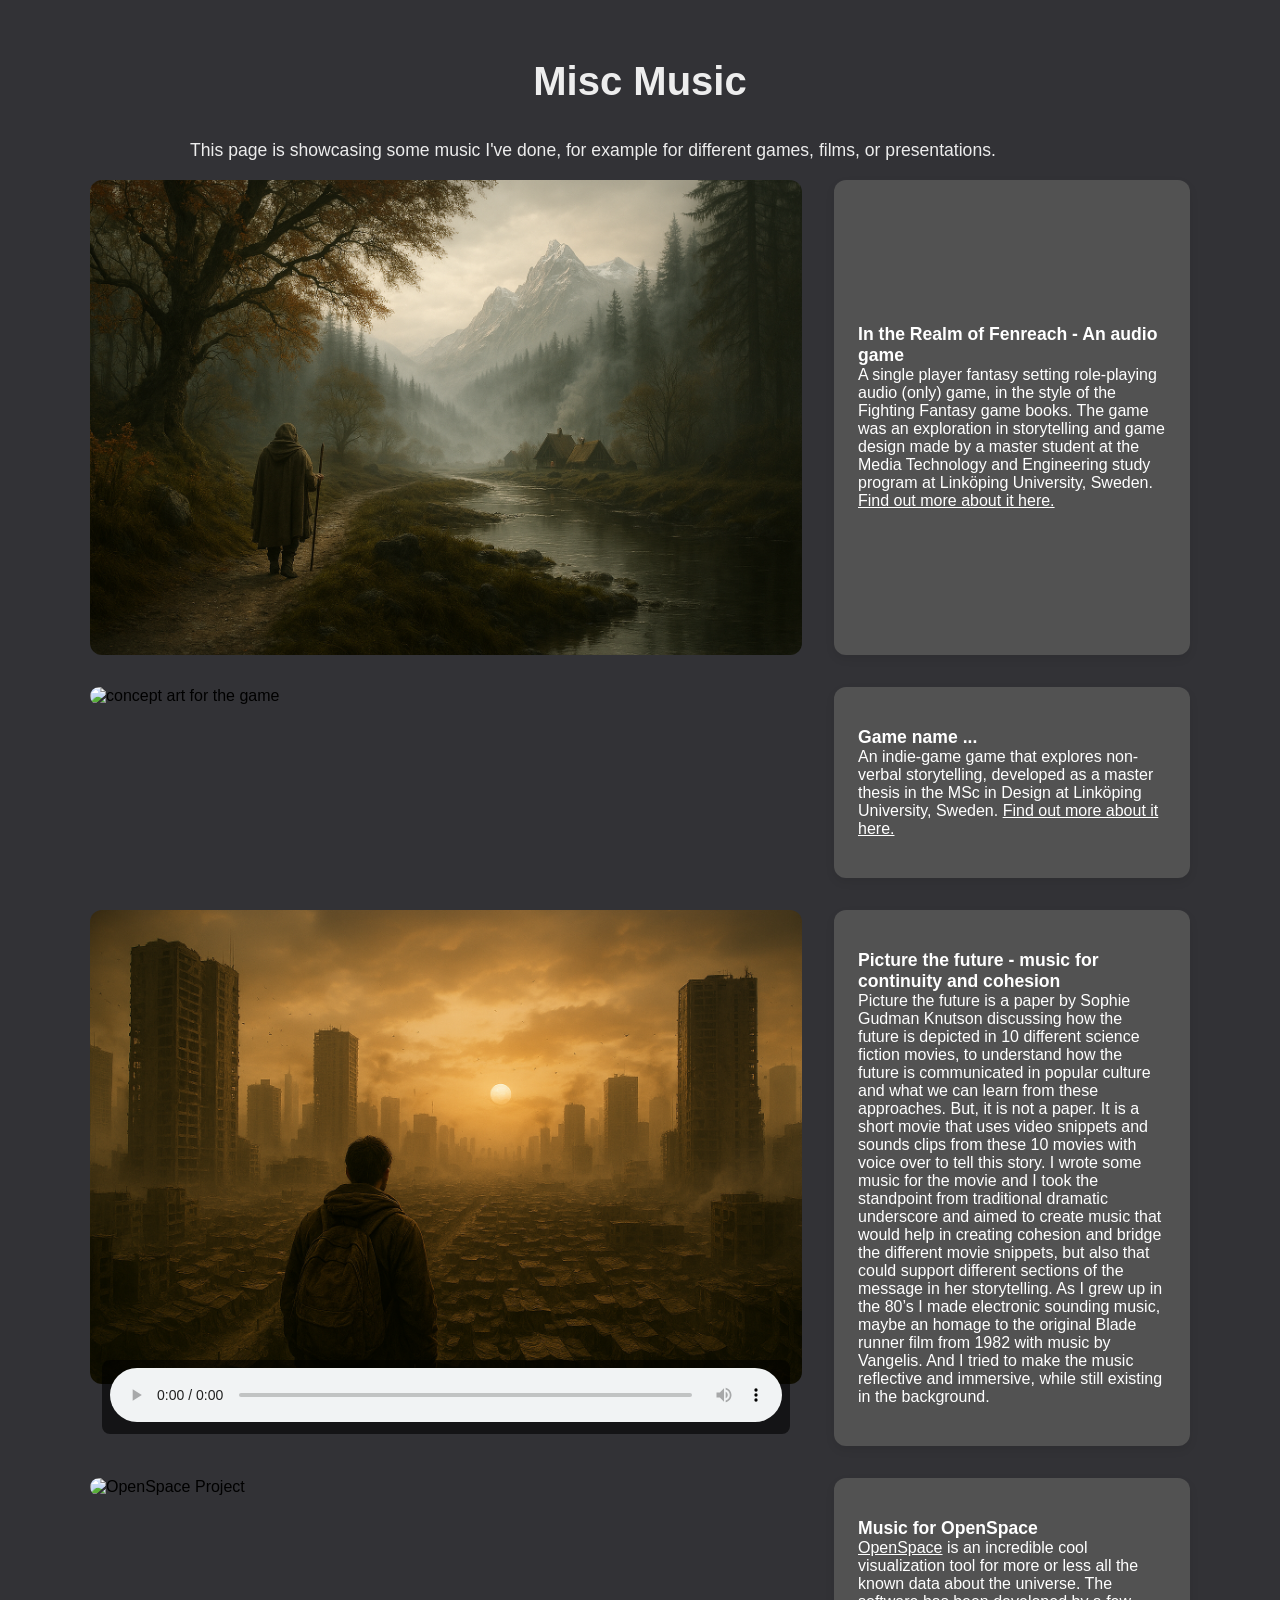
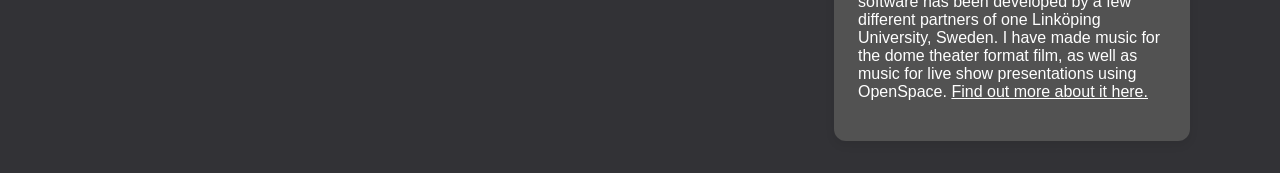
==== index.html @ cb12d19f "updates" ====
<!DOCTYPE html>
<html lang="en">
<head>
  <meta charset="UTF-8" />
  <meta name="viewport" content="width=device-width, initial-scale=1.0" />
  <title>Misc Music</title>
  <link rel="stylesheet" href="style.css">
</head>
<body>
  <h1 class="page-title">Misc Music</h1>

  <p class="page-intro">
    This page is showcasing some music I've done, for example for different games, films, or presentations.
  </p>

  <div class="container">

    <!-- 1 -->
    <div class="row">
      <div class="image-wrapper">
        <img src="In the Realm of Fenreach.png" alt="In the Realm of Fenreach">
      </div>

      <div class="text-content">
        <p>
          <span class="highlight">In the Realm of Fenreach - An audio game</span><br>
          A single player fantasy setting role-playing audio (only) game, in the style of the Fighting Fantasy game books. The game was an exploration in storytelling and game design made by a master student at the Media Technology and Engineering study program at Linköping University, Sweden. <a href="audio_game">Find out more about it here.</a>
        </p>
      </div>
    </div>

    <!-- 2 -->
    <div class="row">
      <div class="image-wrapper">
        <img src="" alt="concept art for the game">
      </div>

      <div class="text-content">
        <p>
          <span class="highlight">Game name ...</span><br>
          An indie-game game that explores non-verbal storytelling, developed as a master thesis in the MSc in Design at Linköping University, Sweden.  <a href="game_1">Find out more about it here.</a>
        </p>
      </div>
    </div>

    <!-- 3 -->
    <div class="row">
      <div class="image-wrapper">
        <img src="konv15.png" alt="A lone person with a backpack stands on an overlook, facing a vast, densely packed city of decaying high‑rise buildings under a hazy, polluted sky, with the sun low on the horizon casting an orange glow over the smog‑filled urban landscape.">
        <div class="audio-player">
          <audio controls>
            <source src="KONV15_music.mp3" type="audio/mpeg">
          </audio>
        </div>
      </div>

      <div class="text-content">
        <p>
          <span class="highlight">Picture the future - music for continuity and cohesion</span><br>
          Picture the future is a paper by Sophie Gudman Knutson discussing how the future is depicted in 10 different science fiction movies, to understand how the future is communicated in popular culture and what we can learn from these approaches. But, it is not a paper. It is a short movie that uses video snippets and sounds clips from these 10 movies with voice over to tell this story. I wrote some music for the movie and I took the standpoint from traditional dramatic underscore and aimed to create music that would help in creating cohesion and bridge the different movie snippets, but also that could support different sections of the message in her storytelling. As I grew up in the 80’s I made electronic sounding music, maybe an homage to the original Blade runner film from 1982 with music by Vangelis. And I tried to make the music reflective and immersive, while still existing in the background.
        </p>
      </div>
    </div>

    <!-- 4 -->
    <div class="row">
      <div class="image-wrapper">
        <img src="" alt="OpenSpace Project">
      </div>

      <div class="text-content">
        <p>
          <span class="highlight">Music for OpenSpace</span><br>
          <a href="https://www.openspaceproject.com/">OpenSpace</a> is an incredible cool visualization tool for more or less all the known data about the universe. The software has been developed by a few different partners of one Linköping University, Sweden. I have made music for the dome theater format film, as well as music for live show presentations using OpenSpace. <a href="https://www.itn.liu.se/~nikro27/openspace_music/">Find out more about it here.</a>
      </div>
    </div>

  </div>

  

  <div id="lightbox" style="display:none;">
    <span id="lightbox-close">&times;</span>
    <img id="lightbox-img" src="" alt="Expanded image">
  </div>

  <script>
    document.addEventListener("DOMContentLoaded", () => {
      const players = document.querySelectorAll("audio");

      players.forEach(player => {
        player.addEventListener("play", () => {
          players.forEach(otherPlayer => {
            if (otherPlayer !== player) {
              otherPlayer.pause();
              otherPlayer.currentTime = 0;
            }
          });
        });
      });
    });
  </script>

  <script>
    document.addEventListener("DOMContentLoaded", () => {
      const lightbox = document.getElementById("lightbox");
      const lightboxImg = document.getElementById("lightbox-img");
      const closeBtn = document.getElementById("lightbox-close");

      document.querySelectorAll(".image-wrapper img").forEach(img => {
        img.style.cursor = "pointer";
        img.addEventListener("click", () => {
          lightboxImg.src = img.src;
          lightbox.style.display = "flex";
        });
      });

      closeBtn.addEventListener("click", () => {
        lightbox.style.display = "none";
      });

      lightbox.addEventListener("click", (e) => {
        if (e.target === lightbox) {
          lightbox.style.display = "none";
        }
      });
    });
  </script>

  </body>
</html>
---- style.css ----
body {
    font-family: Arial, sans-serif;
    margin: 0;
    padding: 2rem;
    background: #323236;
}

a {
  color: white;         /* White text */
  text-decoration: underline; /* Always underlined */
  transition: color 0.3s;    /* Smooth color change on hover */
}

a:hover {
  color: grey;           /* Grey on hover */
}

.container {
    max-width: 1100px;
    margin: auto;
    display: grid;
    gap: 2rem;
}

.row {
    display: grid;
    grid-template-columns: 1fr;
    gap: 0.5rem;
}

@media (min-width: 768px) {
    .row {
    grid-template-columns: 2fr 1fr;
    gap: 2rem;
    }
}

.image-wrapper {
    position: relative;
}

.image-wrapper img {
    width: 100%;
    border-radius: 12px;
    display: block;
}

.audio-player {
    position: absolute;
    bottom: 12px;
    left: 12px;
    right: 12px;
    background: rgba(0, 0, 0, 0.6);
    padding: 8px;
    border-radius: 8px;
}

.audio-player audio {
    width: 100%;
}

.text-content {
    background: #525252;
    color: #fff;
    padding: 1.5rem;
    border-radius: 12px;
    box-shadow: 0 4px 10px rgba(0,0,0,0.08);
    display: flex;
    align-items: center;
}

.highlight {
    font-weight: bold;
    font-size: 1.1em;
    color: #fff;
}

#lightbox {
    position: fixed;
    top: 0;
    left: 0;
    width: 100%;
    height: 100%;
    background: rgba(0,0,0,0.8);
    display: flex;
    justify-content: center;
    align-items: center;
    z-index: 1000;
}

#lightbox img {
    max-width: 90%;
    max-height: 90%;
    border-radius: 12px;
    box-shadow: 0 4px 20px rgba(0,0,0,0.5);
}

#lightbox-close {
    position: absolute;
    top: 20px;
    right: 30px;
    font-size: 2rem;
    color: white;
    cursor: pointer;
    font-weight: bold;
}

.page-title {
    text-align: center;
    font-size: 2.5rem;
    font-weight: bold;
    margin-bottom: 2rem;
    color: #ededed;
}

.page-intro {
    max-width: 900px;
    margin: 0 auto 1rem auto;
    text-align: left;
    font-size: 1.1rem;
    line-height: 1.6;
    color: #ededed;
}
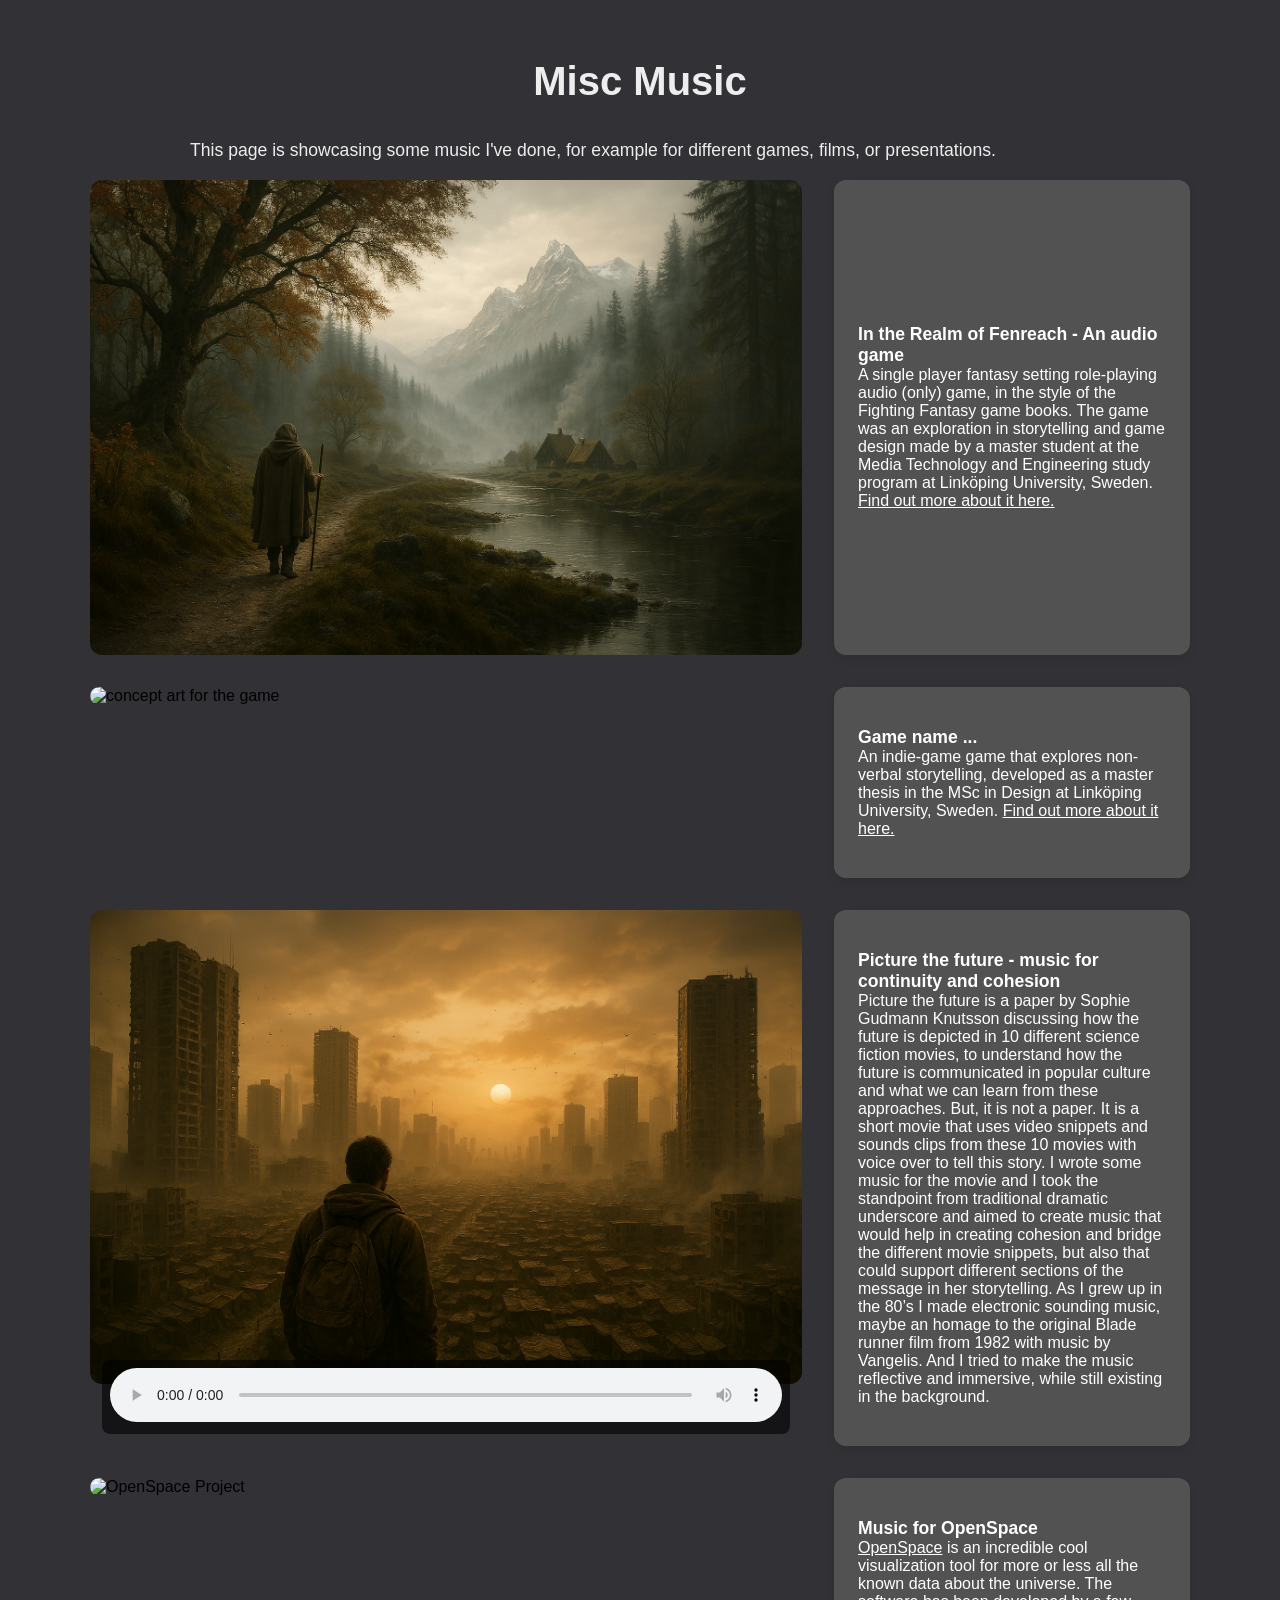
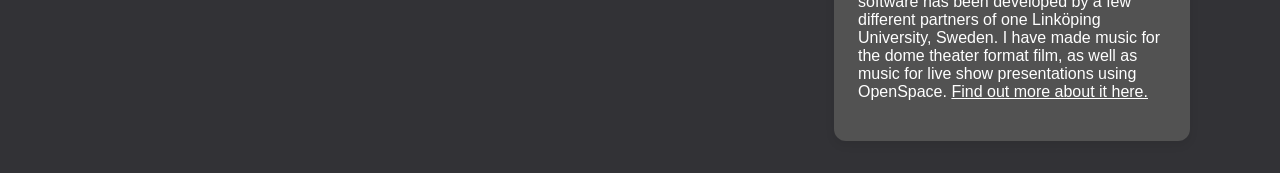
==== commit ef985487: "updates" ====
--- a/index.html
+++ b/index.html
@@ -18,7 +18,7 @@
     <!-- 1 -->
     <div class="row">
       <div class="image-wrapper">
-        <img src="In the Realm of Fenreach.png" alt="In the Realm of Fenreach">
+        <img src="In the Realm of Fenreach.png" alt="A solitary man in a hooded cloak walks along a narrow path beside a calm river, surrounded by dense forest and mist, with distant mountains rising behind a small, quiet settlement, evoking a timeless fantasy landscape.">
       </div>
 
       <div class="text-content">
@@ -57,7 +57,7 @@
       <div class="text-content">
         <p>
           <span class="highlight">Picture the future - music for continuity and cohesion</span><br>
-          Picture the future is a paper by Sophie Gudman Knutson discussing how the future is depicted in 10 different science fiction movies, to understand how the future is communicated in popular culture and what we can learn from these approaches. But, it is not a paper. It is a short movie that uses video snippets and sounds clips from these 10 movies with voice over to tell this story. I wrote some music for the movie and I took the standpoint from traditional dramatic underscore and aimed to create music that would help in creating cohesion and bridge the different movie snippets, but also that could support different sections of the message in her storytelling. As I grew up in the 80’s I made electronic sounding music, maybe an homage to the original Blade runner film from 1982 with music by Vangelis. And I tried to make the music reflective and immersive, while still existing in the background.
+          Picture the future is a paper by Sophie Gudmann Knutsson discussing how the future is depicted in 10 different science fiction movies, to understand how the future is communicated in popular culture and what we can learn from these approaches. But, it is not a paper. It is a short movie that uses video snippets and sounds clips from these 10 movies with voice over to tell this story. I wrote some music for the movie and I took the standpoint from traditional dramatic underscore and aimed to create music that would help in creating cohesion and bridge the different movie snippets, but also that could support different sections of the message in her storytelling. As I grew up in the 80’s I made electronic sounding music, maybe an homage to the original Blade runner film from 1982 with music by Vangelis. And I tried to make the music reflective and immersive, while still existing in the background.
         </p>
       </div>
     </div>
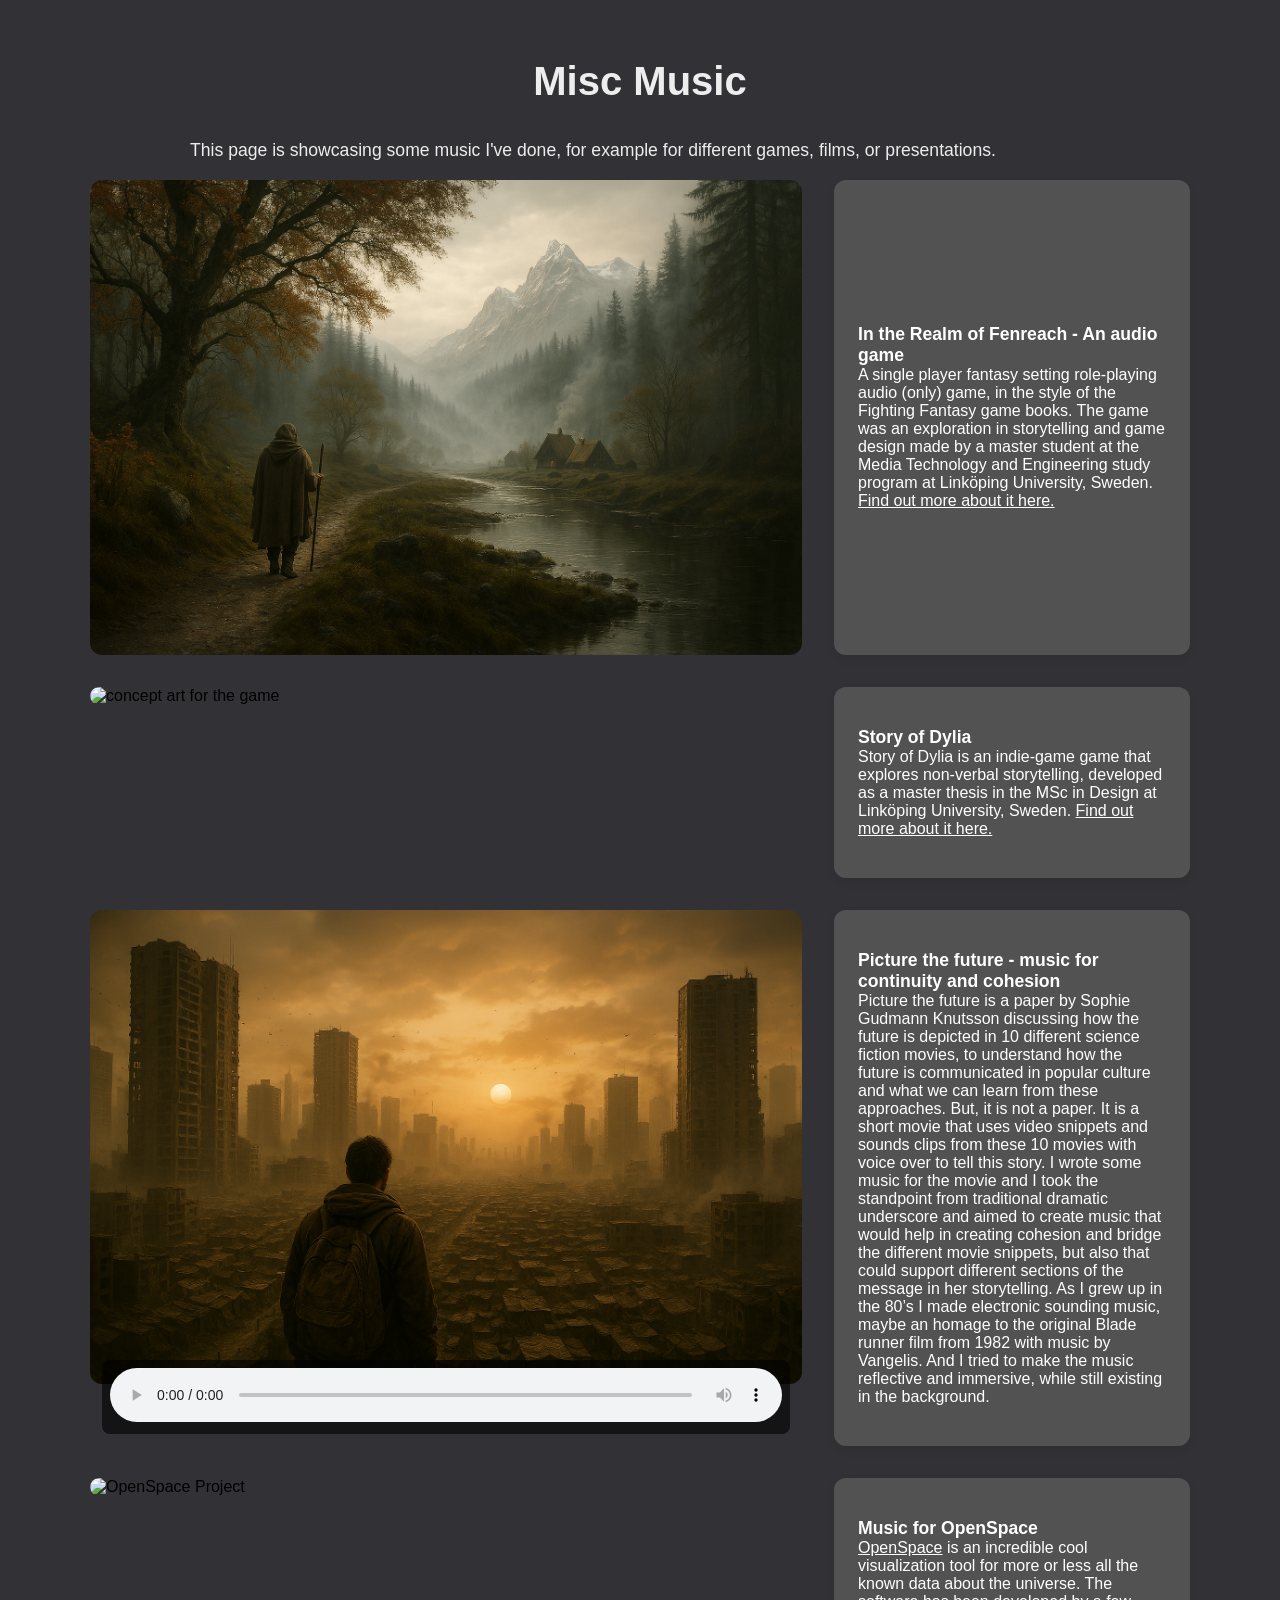
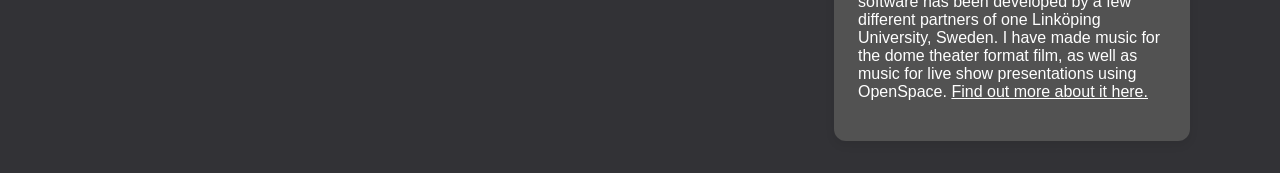
==== commit 53c29111: "Update index.html" ====
--- a/index.html
+++ b/index.html
@@ -37,8 +37,8 @@
 
       <div class="text-content">
         <p>
-          <span class="highlight">Game name ...</span><br>
-          An indie-game game that explores non-verbal storytelling, developed as a master thesis in the MSc in Design at Linköping University, Sweden.  <a href="game_1">Find out more about it here.</a>
+          <span class="highlight">Story of Dylia</span><br>
+          Story of Dylia is an indie-game game that explores non-verbal storytelling, developed as a master thesis in the MSc in Design at Linköping University, Sweden.  <a href="game_1">Find out more about it here.</a>
         </p>
       </div>
     </div>
@@ -128,4 +128,4 @@
   </script>
 
   </body>
-</html>+</html>
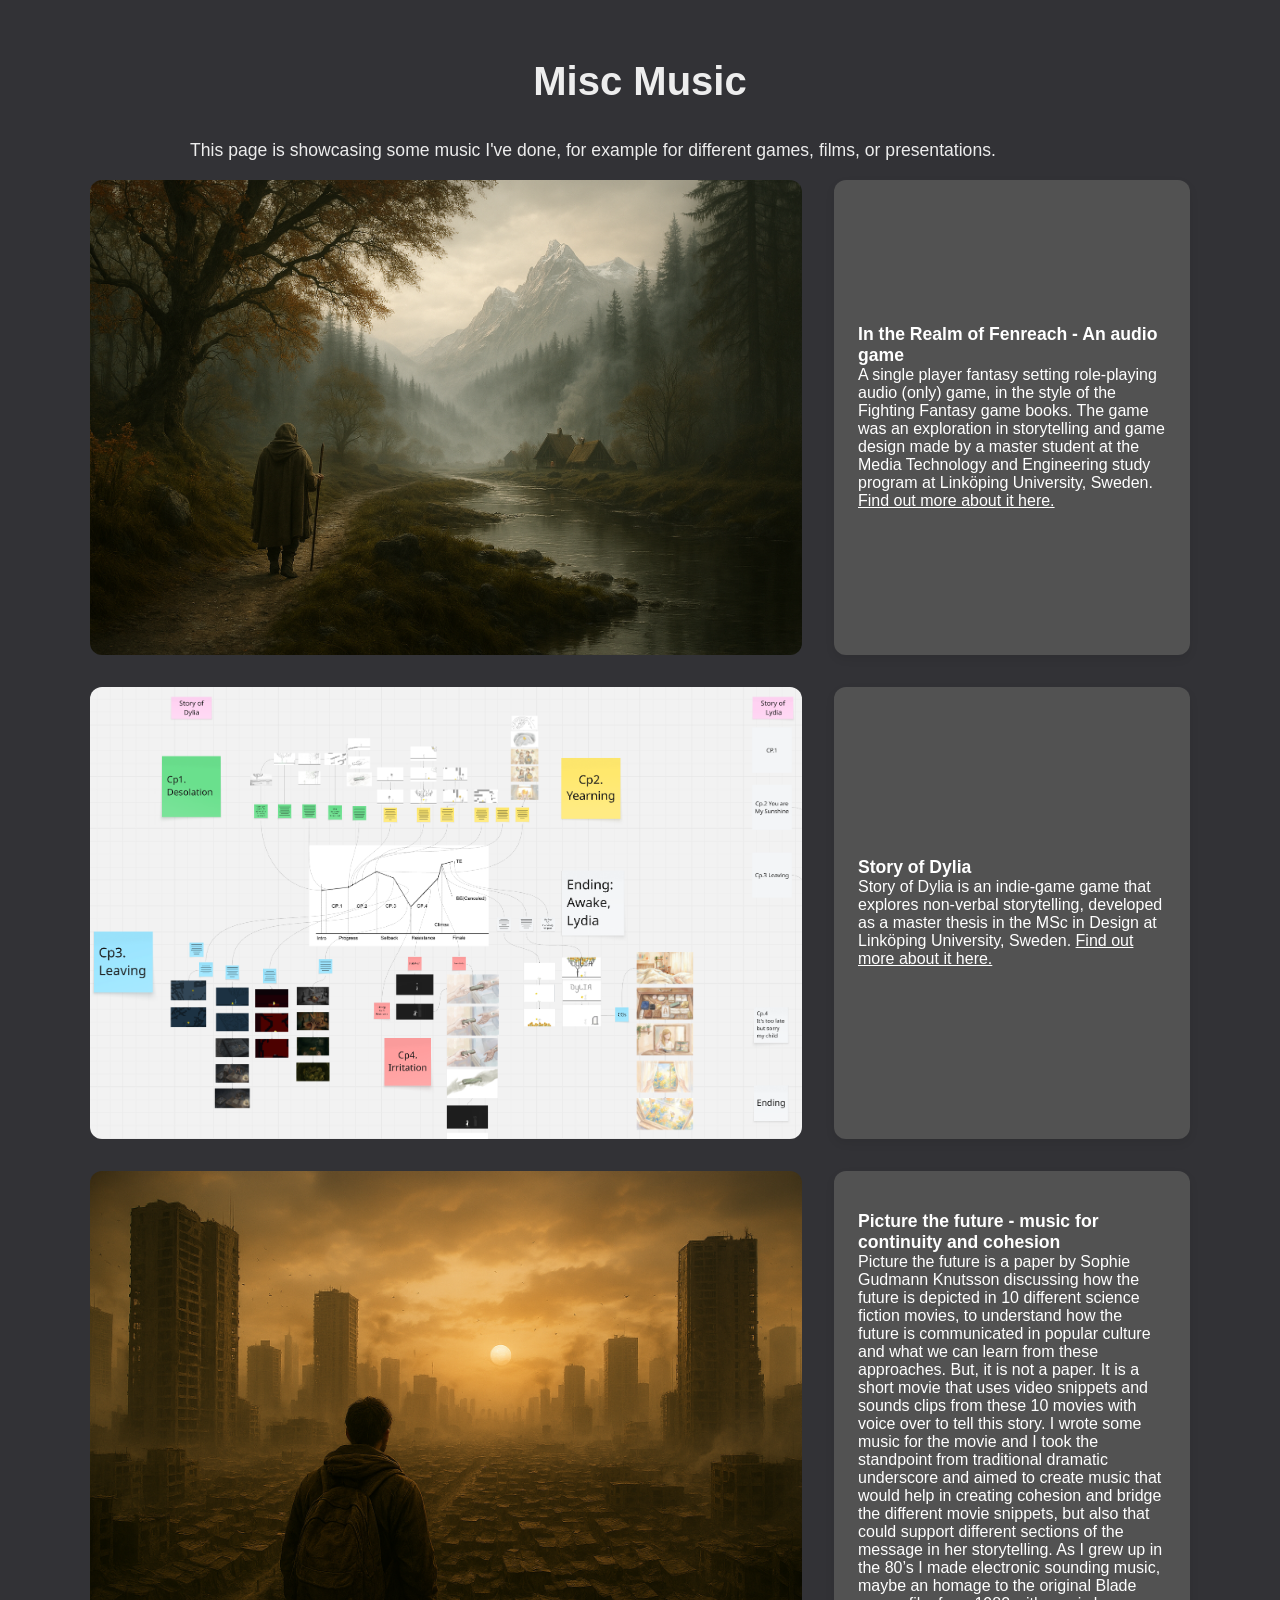
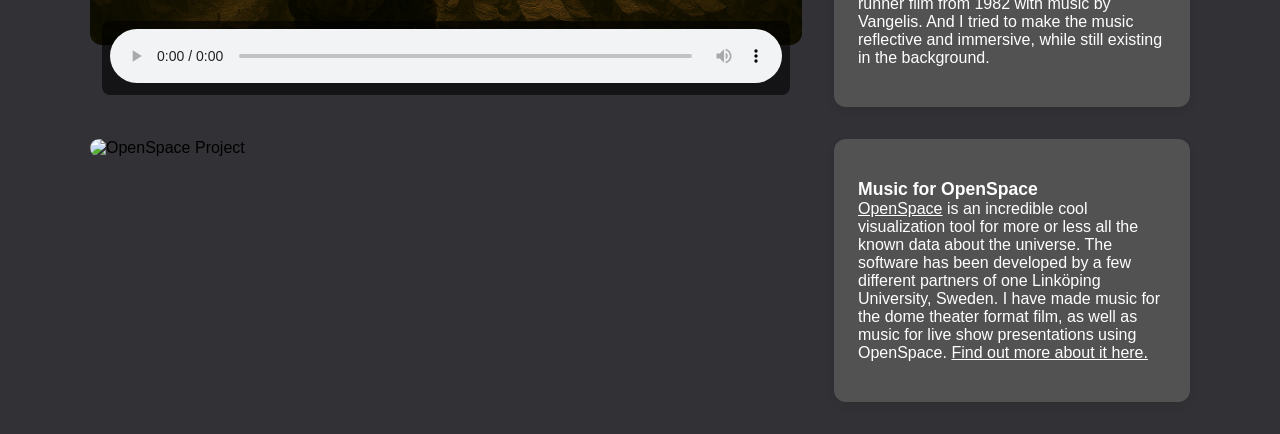
==== commit 2c305992: "Update index.html" ====
--- a/index.html
+++ b/index.html
@@ -32,7 +32,7 @@
     <!-- 2 -->
     <div class="row">
       <div class="image-wrapper">
-        <img src="" alt="concept art for the game">
+        <img src="story_of_dylia.png" alt="Planning of the game">
       </div>
 
       <div class="text-content">
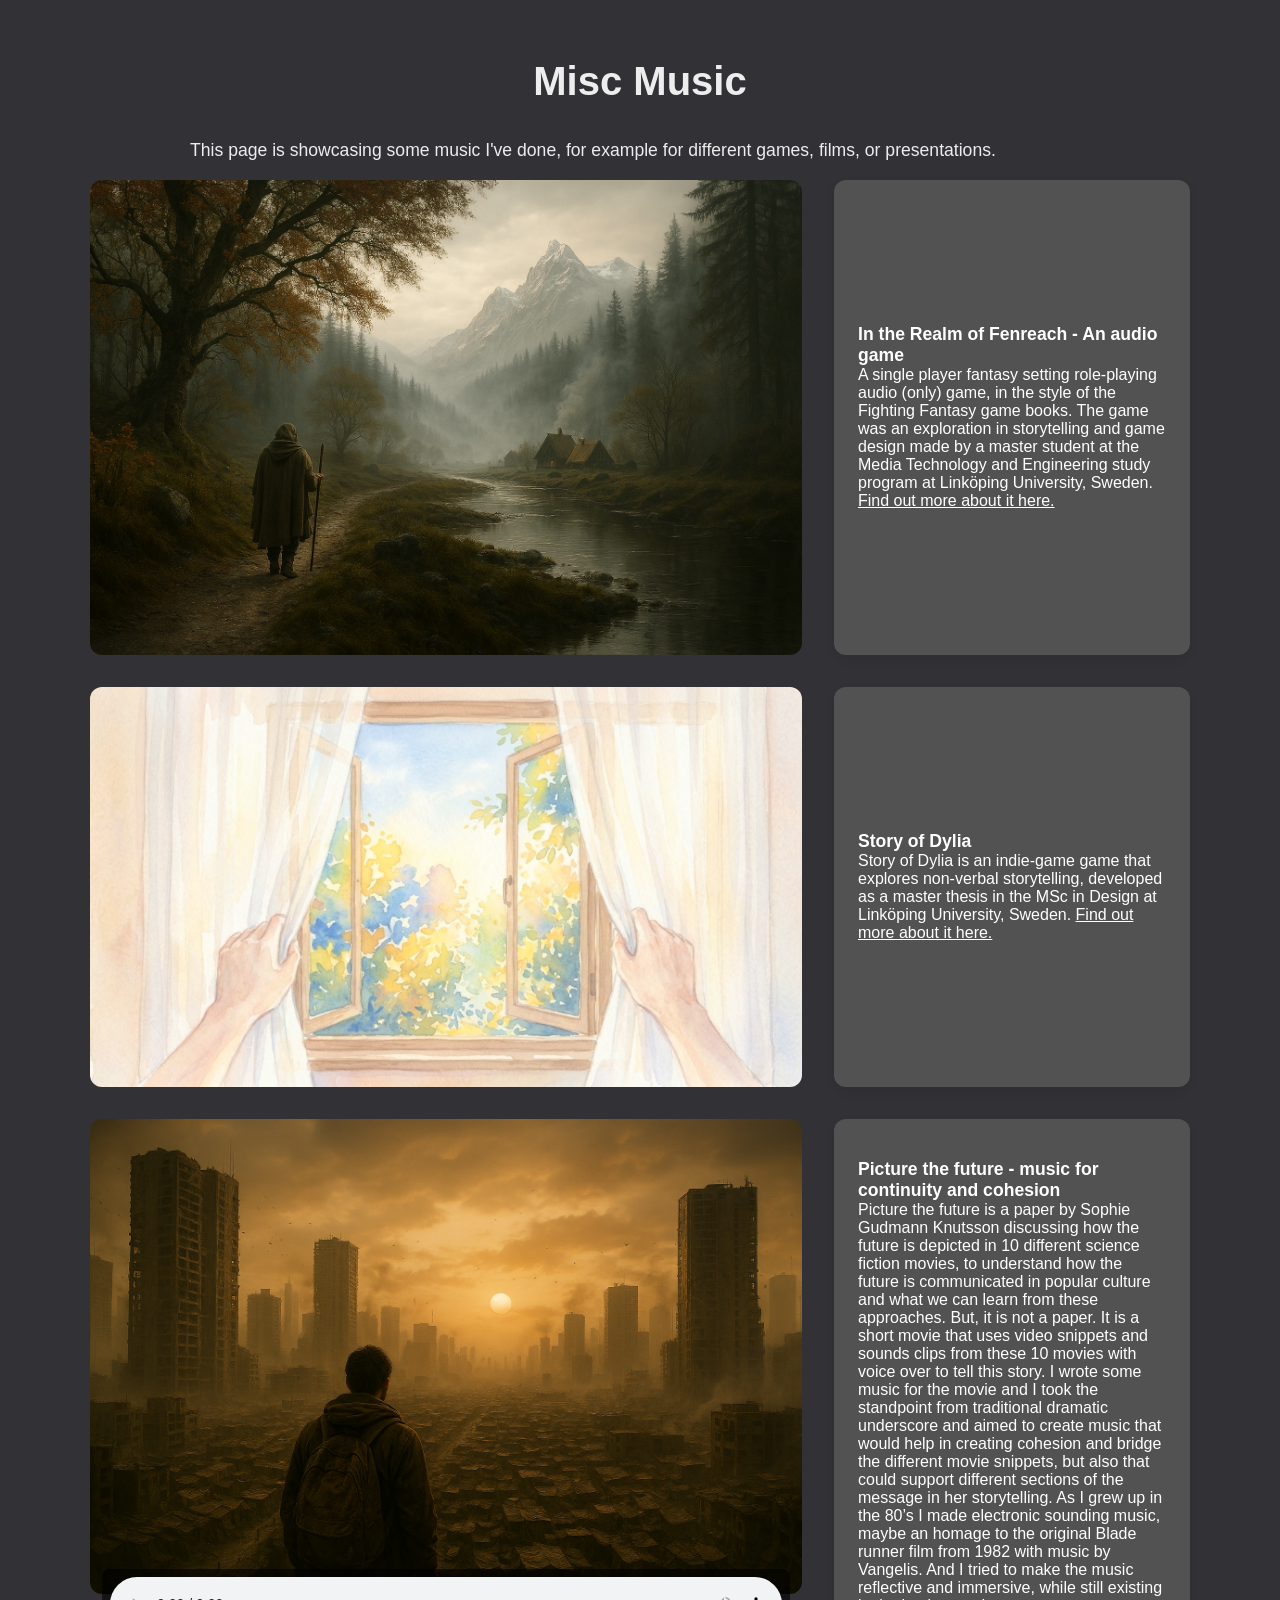
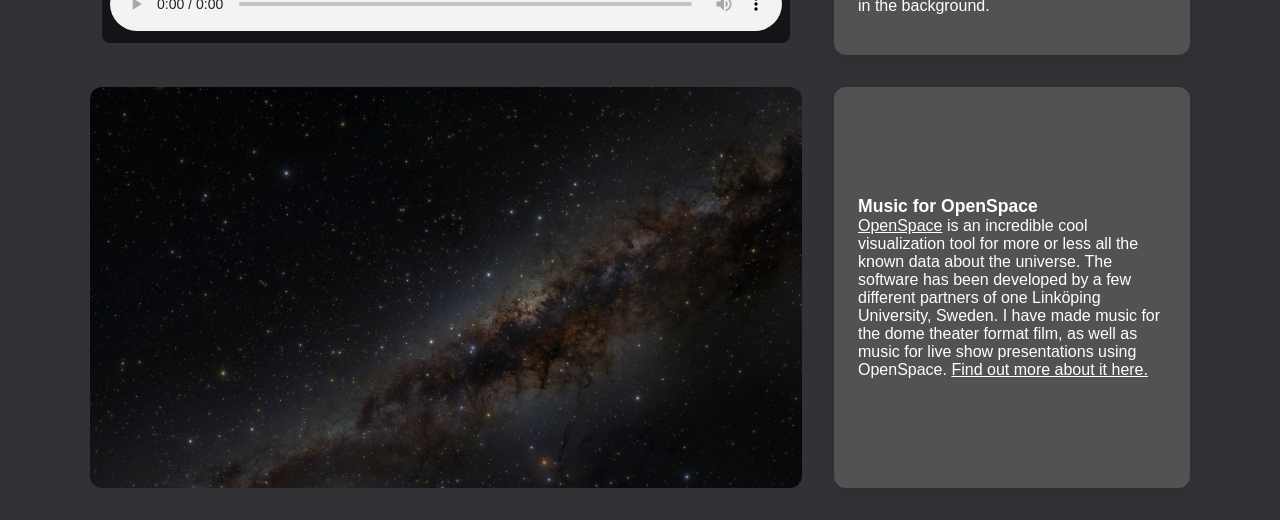
==== commit 94ad1fa0: "Update index.html" ====
--- a/index.html
+++ b/index.html
@@ -65,7 +65,7 @@
     <!-- 4 -->
     <div class="row">
       <div class="image-wrapper">
-        <img src="" alt="OpenSpace Project">
+        <img src="openspace.png" alt="OpenSpace Project">
       </div>
 
       <div class="text-content">
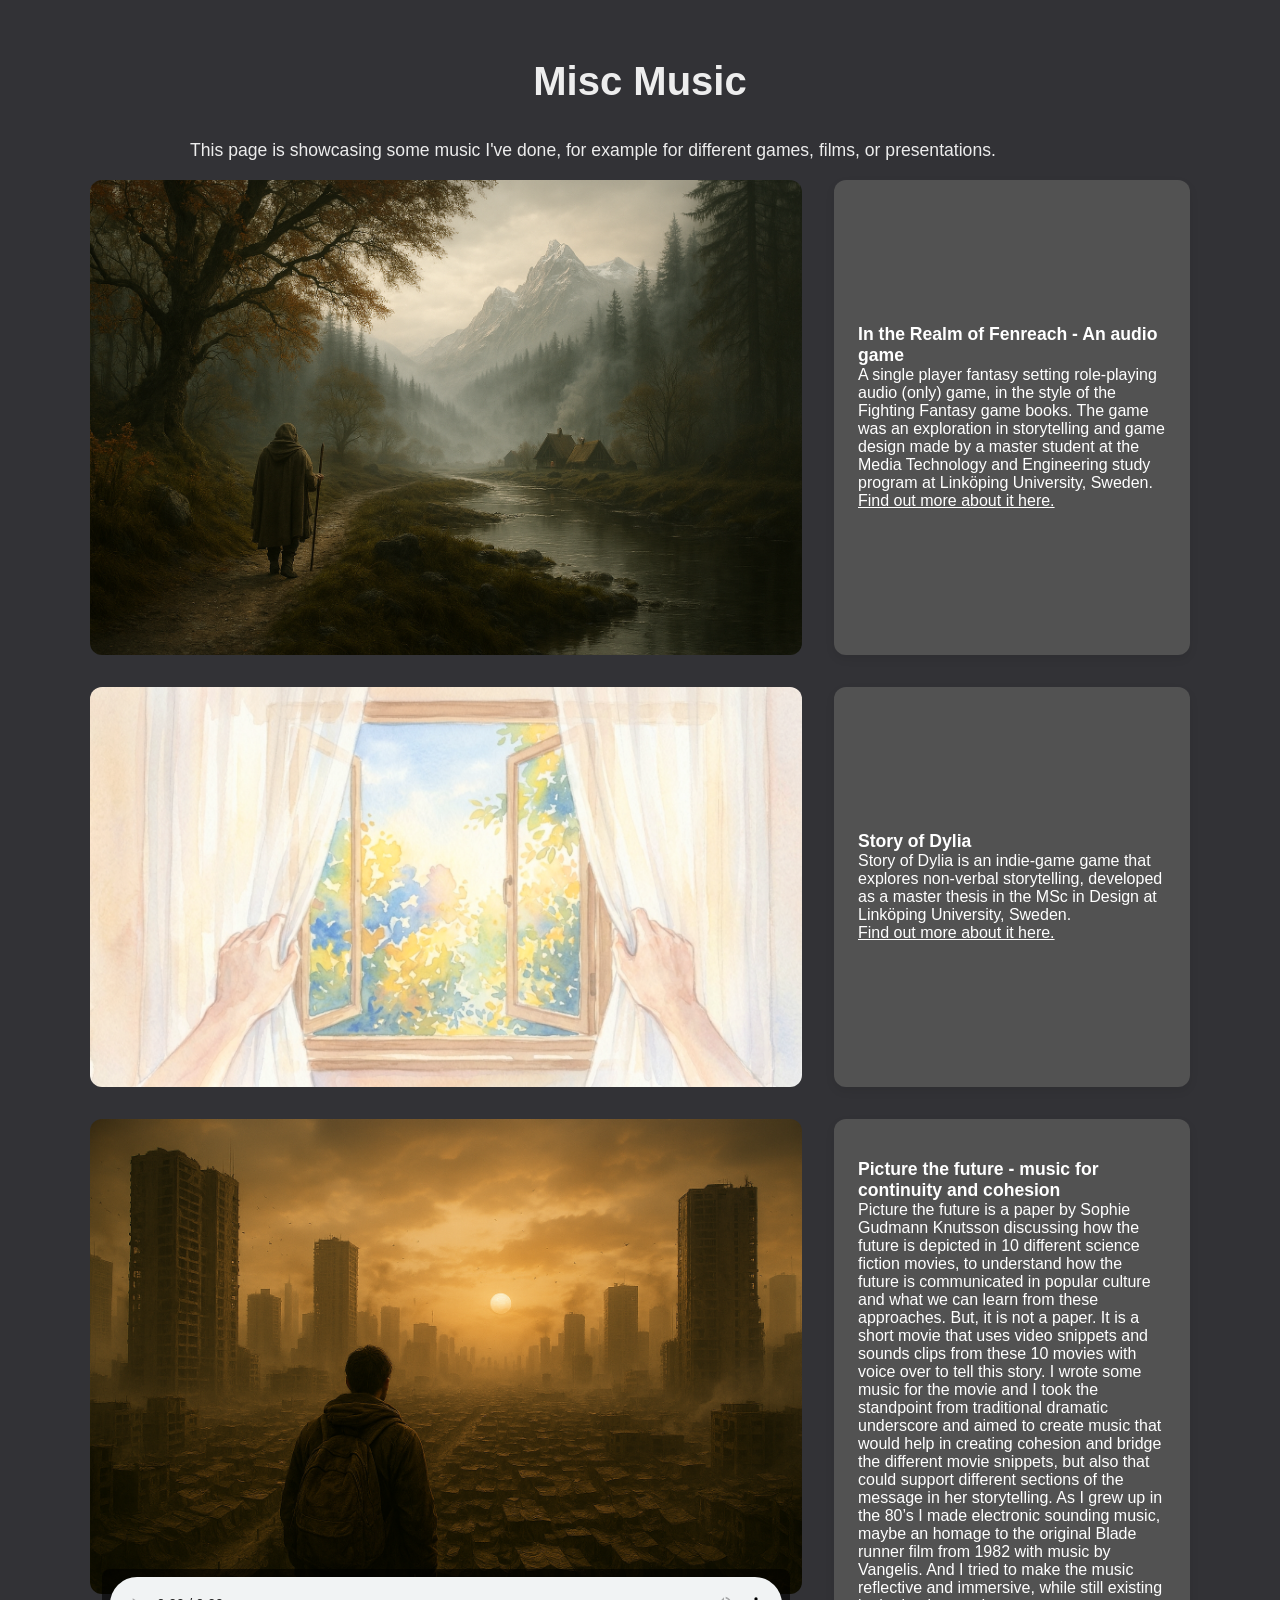
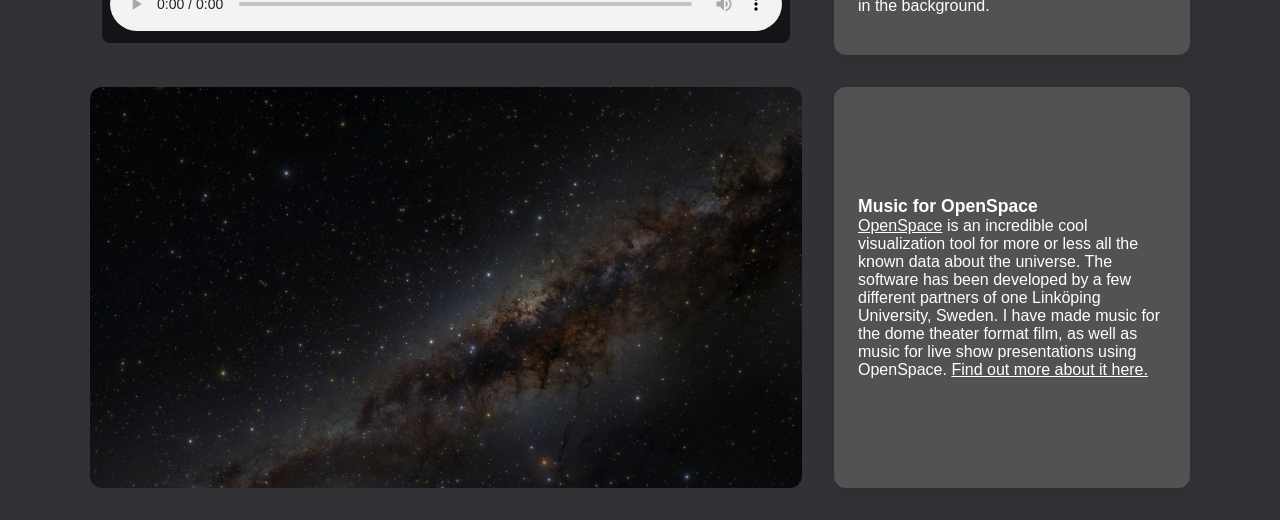
==== commit a7778561: "Update index.html" ====
--- a/index.html
+++ b/index.html
@@ -24,7 +24,8 @@
       <div class="text-content">
         <p>
           <span class="highlight">In the Realm of Fenreach - An audio game</span><br>
-          A single player fantasy setting role-playing audio (only) game, in the style of the Fighting Fantasy game books. The game was an exploration in storytelling and game design made by a master student at the Media Technology and Engineering study program at Linköping University, Sweden. <a href="audio_game">Find out more about it here.</a>
+          A single player fantasy setting role-playing audio (only) game, in the style of the Fighting Fantasy game books. The game was an exploration in storytelling and game design made by a master student at the Media Technology and Engineering study program at Linköping University, Sweden. <br>
+          <a href="audio_game">Find out more about it here.</a>
         </p>
       </div>
     </div>
@@ -38,7 +39,8 @@
       <div class="text-content">
         <p>
           <span class="highlight">Story of Dylia</span><br>
-          Story of Dylia is an indie-game game that explores non-verbal storytelling, developed as a master thesis in the MSc in Design at Linköping University, Sweden.  <a href="game_1">Find out more about it here.</a>
+          Story of Dylia is an indie-game game that explores non-verbal storytelling, developed as a master thesis in the MSc in Design at Linköping University, Sweden. <br>
+          <a href="game_1">Find out more about it here.</a>
         </p>
       </div>
     </div>
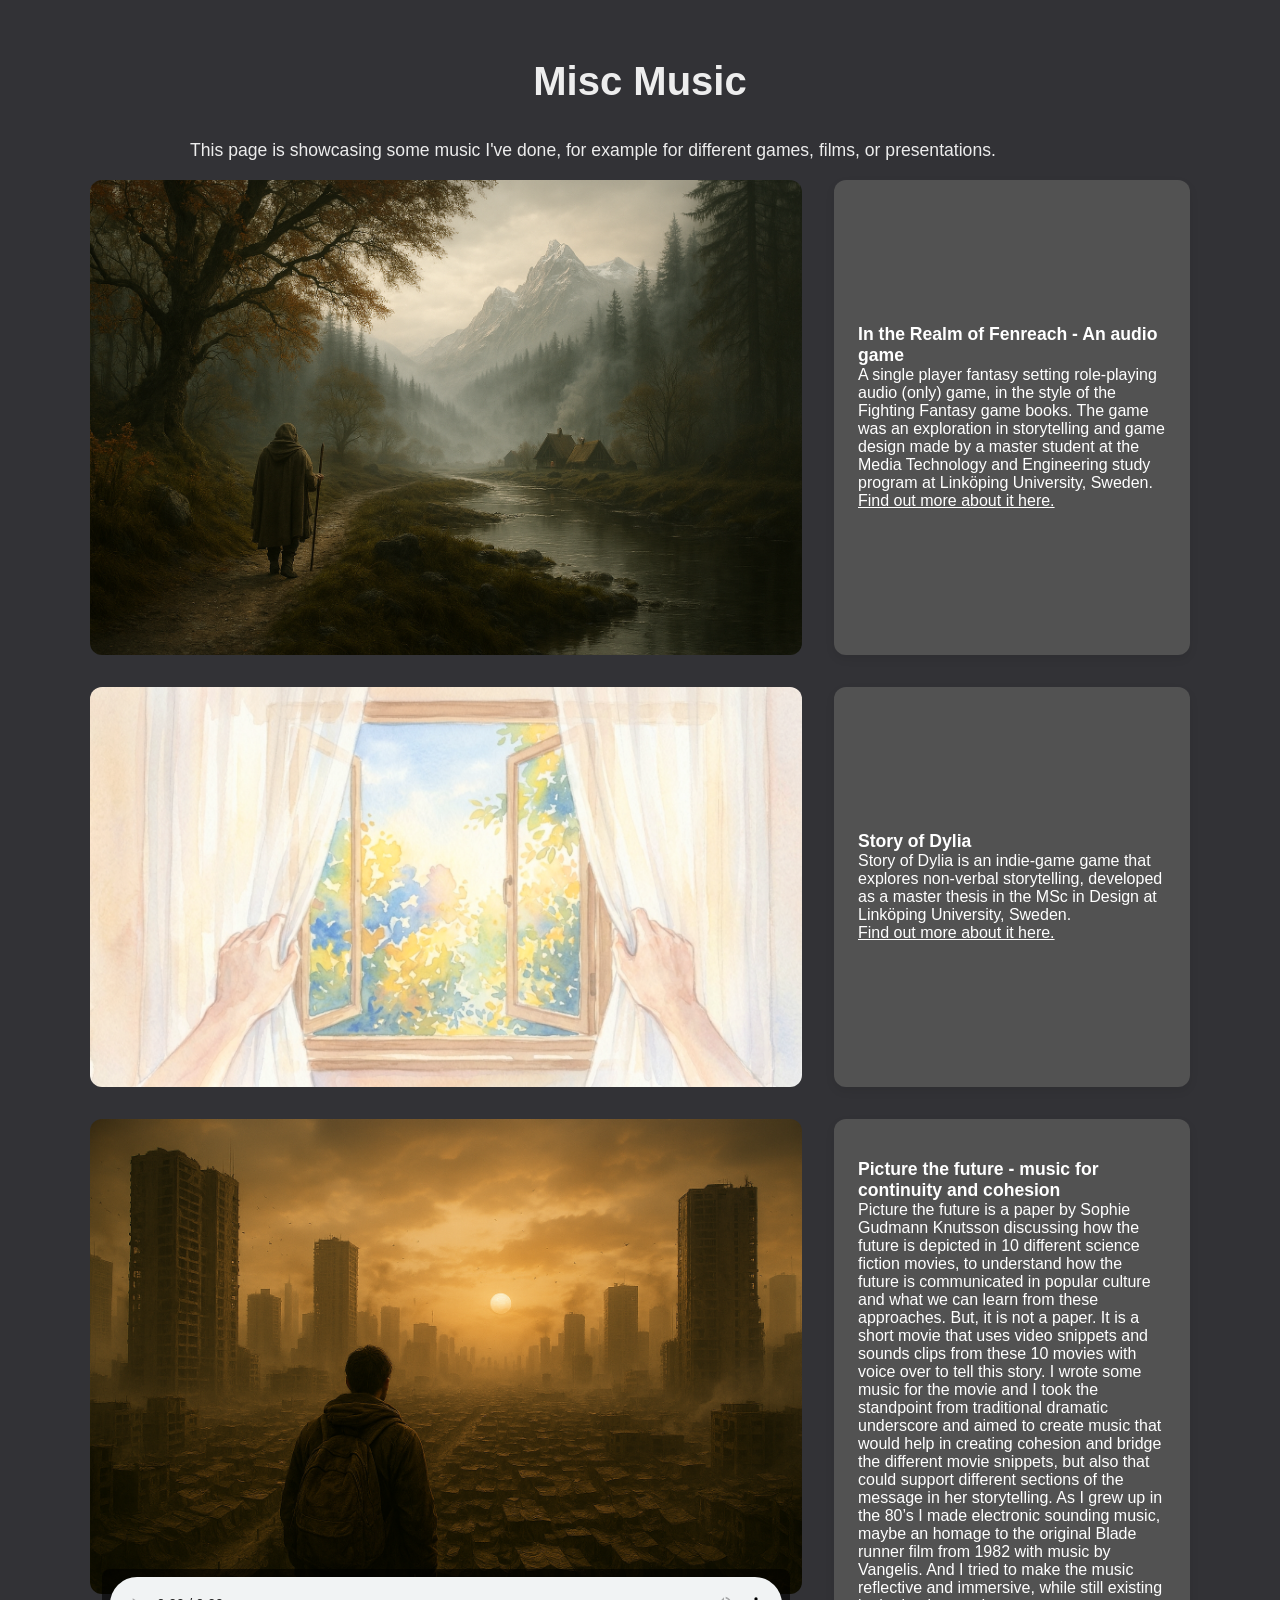
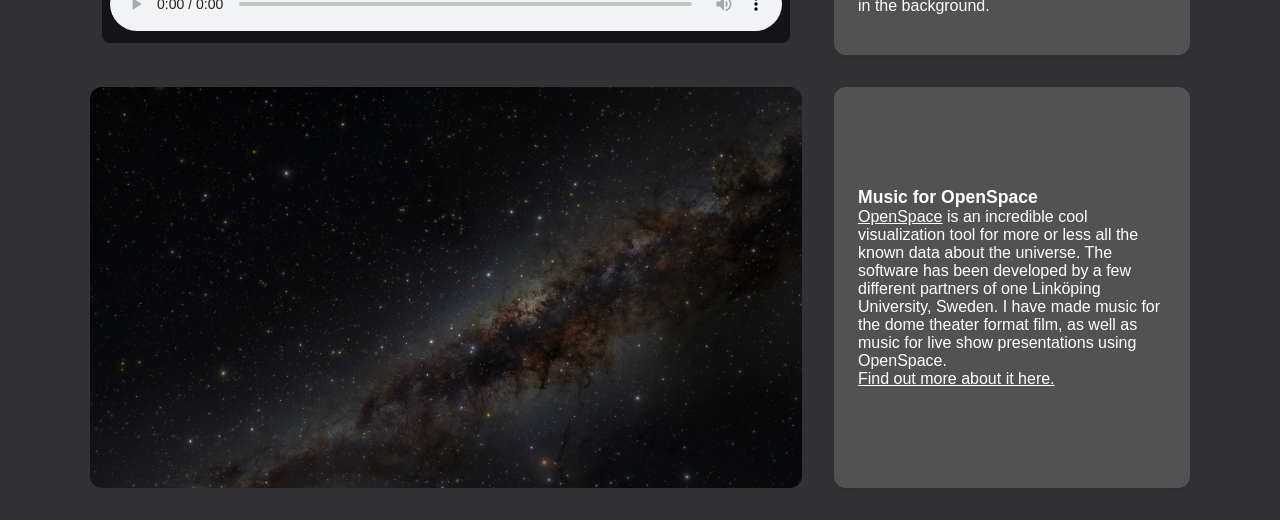
==== commit e77fdc07: "Update index.html" ====
--- a/index.html
+++ b/index.html
@@ -73,7 +73,8 @@
       <div class="text-content">
         <p>
           <span class="highlight">Music for OpenSpace</span><br>
-          <a href="https://www.openspaceproject.com/">OpenSpace</a> is an incredible cool visualization tool for more or less all the known data about the universe. The software has been developed by a few different partners of one Linköping University, Sweden. I have made music for the dome theater format film, as well as music for live show presentations using OpenSpace. <a href="https://www.itn.liu.se/~nikro27/openspace_music/">Find out more about it here.</a>
+          <a href="https://www.openspaceproject.com/">OpenSpace</a> is an incredible cool visualization tool for more or less all the known data about the universe. The software has been developed by a few different partners of one Linköping University, Sweden. I have made music for the dome theater format film, as well as music for live show presentations using OpenSpace. <br>
+          <a href="https://www.itn.liu.se/~nikro27/openspace_music/">Find out more about it here.</a>
       </div>
     </div>
 
